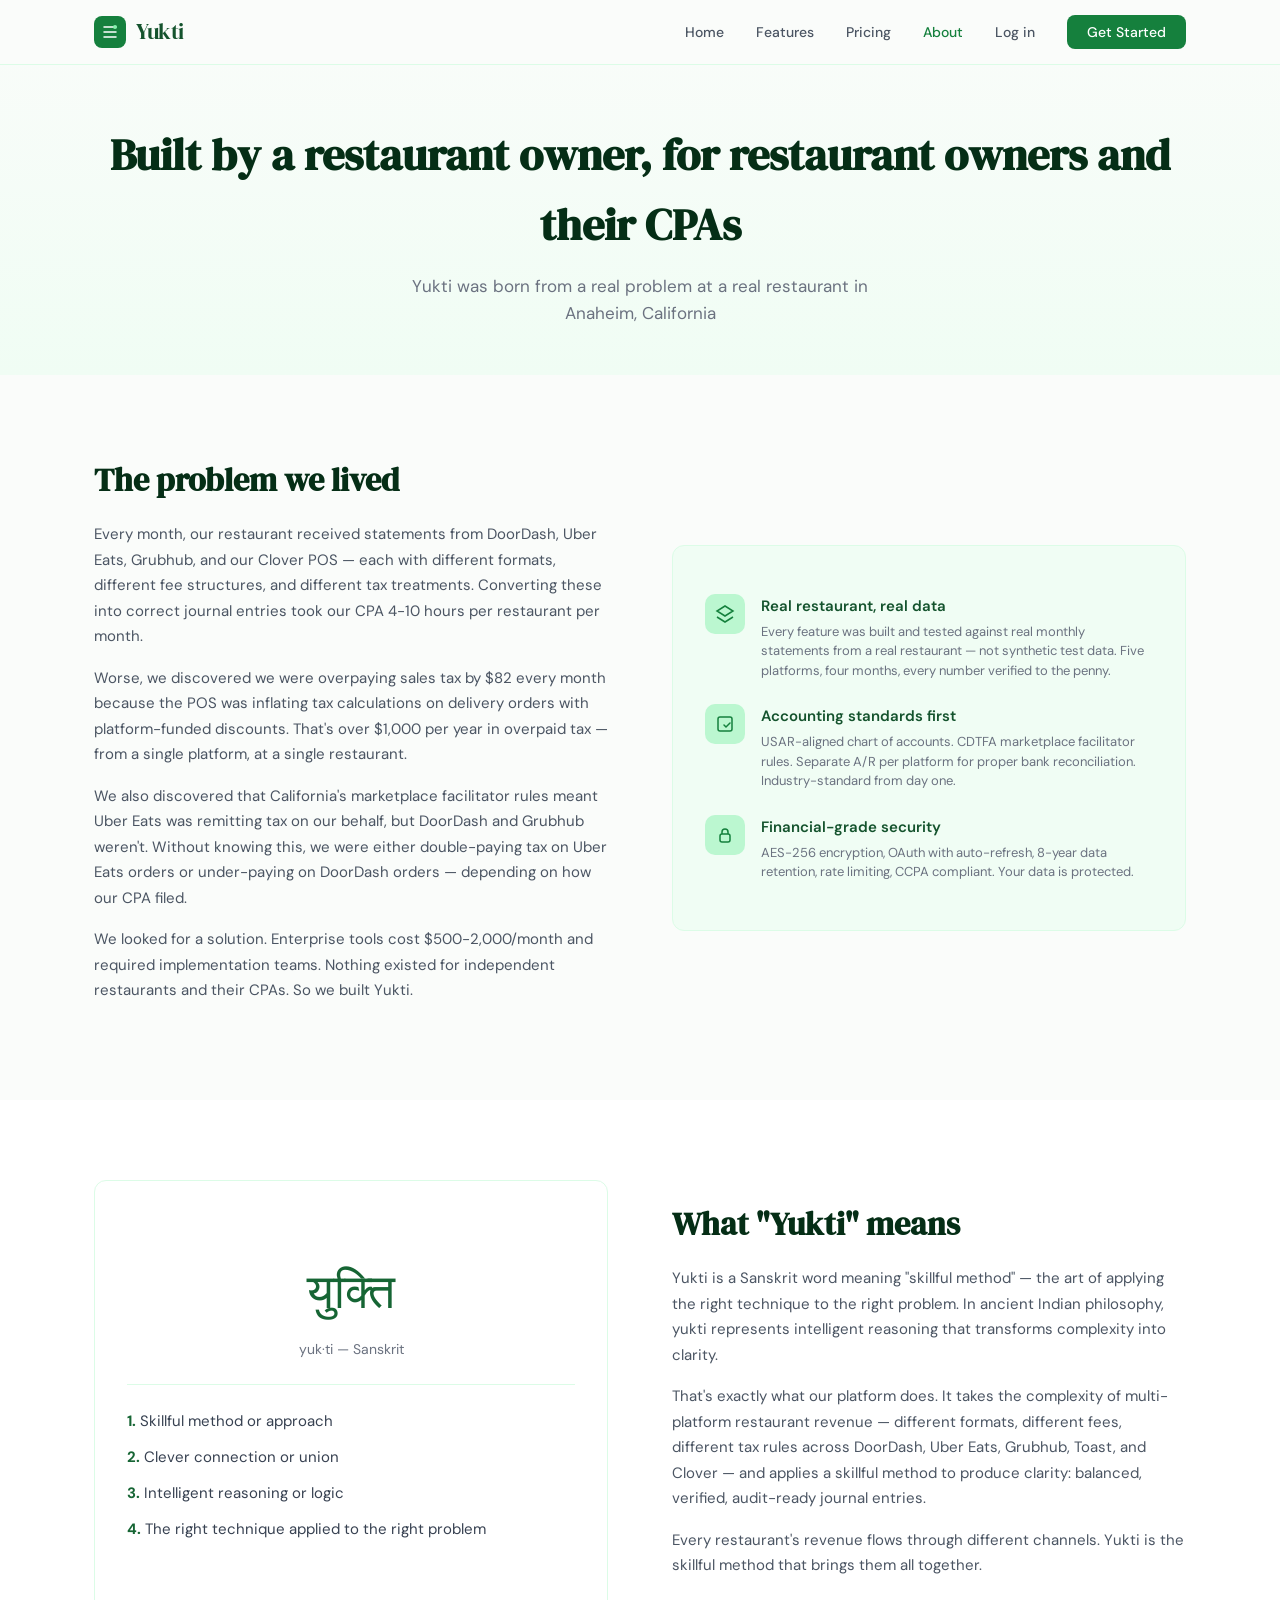
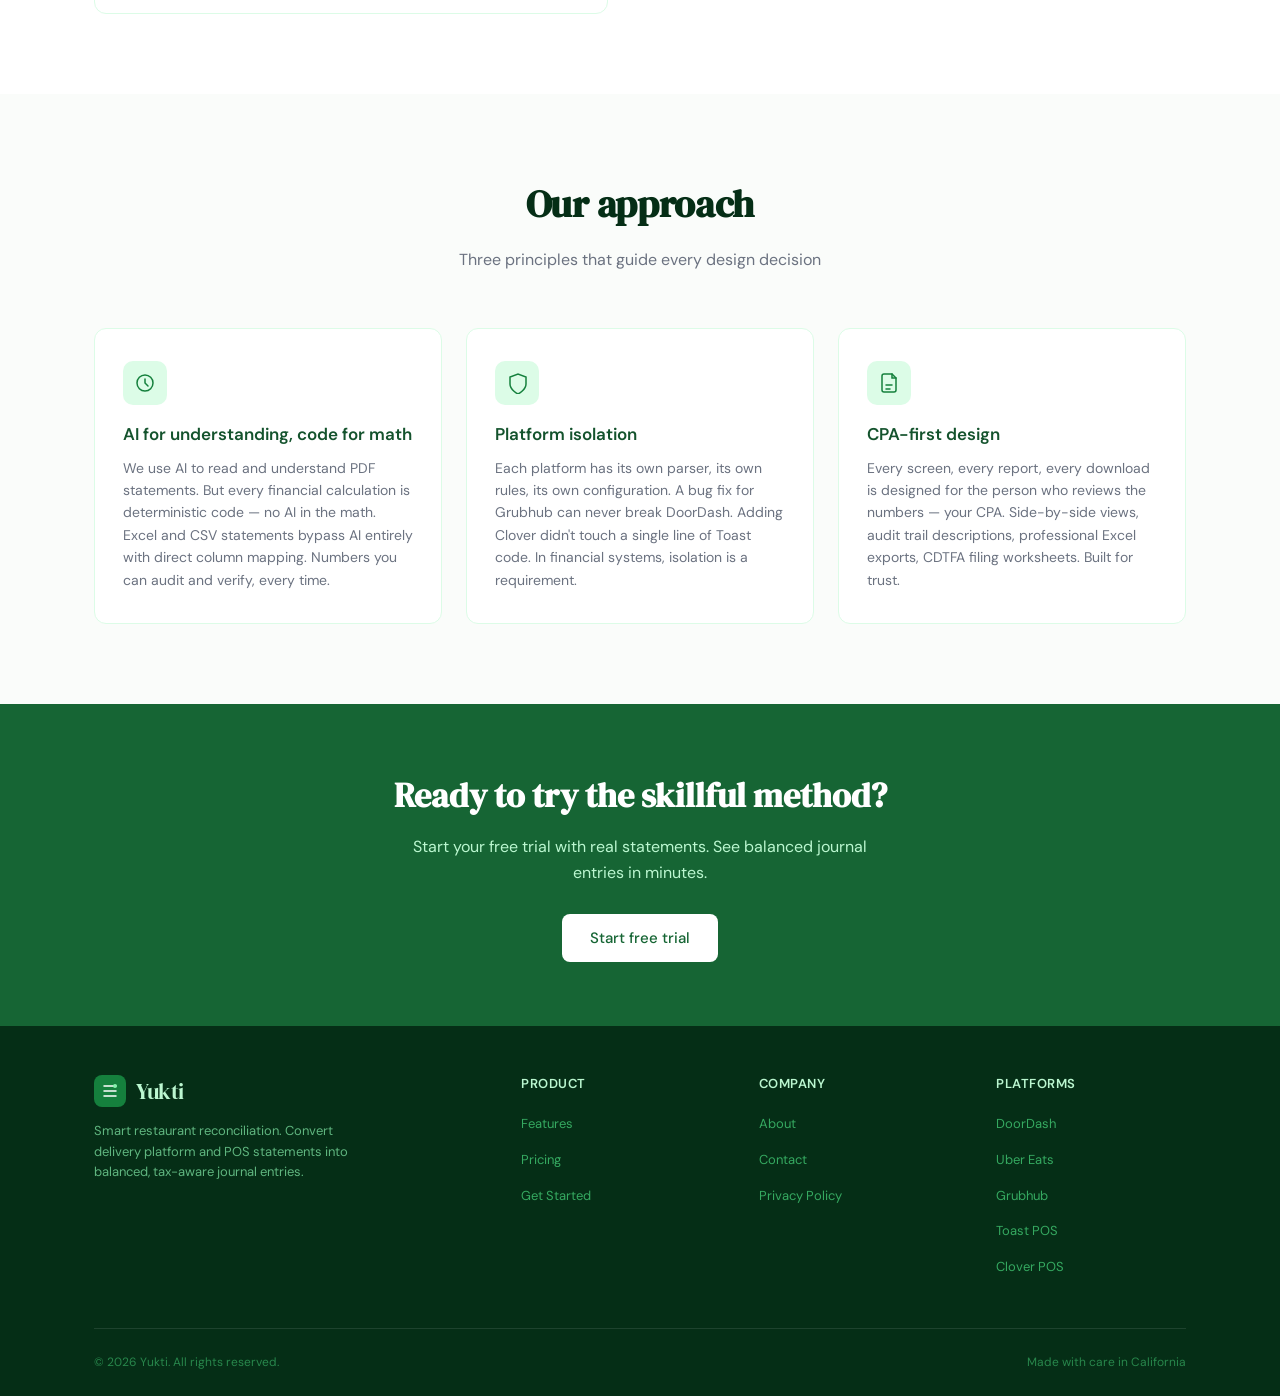
==== about.html @ ae223e8e "Yukti marketing site v2: nav Log in + CTAs wired to app.goyukti.com Six static pages (index, feature" ====
<!DOCTYPE html>
<html lang="en">
<head>
  <meta charset="UTF-8">
  <meta name="viewport" content="width=device-width, initial-scale=1.0">
  <title>About Yukti — Restaurant Revenue Reconciliation, Built by a Restaurant Owner</title>
  <meta name="description" content="Yukti was born from a real restaurant's struggle with multi-platform accounting. Built by a restaurant owner who discovered $82/month in tax overpayments from POS miscalculations on delivery orders.">
  <meta name="robots" content="index, follow">
  <link rel="canonical" href="https://goyukti.com/about.html">
  <meta property="og:type" content="website">
  <meta property="og:title" content="About Yukti — Built by a Restaurant Owner">
  <meta property="og:description" content="Born from a real problem at a real restaurant. Five platforms, one set of balanced books.">
  <meta property="og:url" content="https://goyukti.com/about.html">
  <link rel="preconnect" href="https://fonts.googleapis.com">
  <link rel="preconnect" href="https://fonts.gstatic.com" crossorigin>
  <link href="https://fonts.googleapis.com/css2?family=DM+Sans:wght@400;500;600;700&family=DM+Serif+Display&display=swap" rel="stylesheet">
  <link rel="stylesheet" href="css/styles.css">
  <link rel="icon" href="data:image/svg+xml,<svg xmlns='http://www.w3.org/2000/svg' viewBox='0 0 32 32'><rect width='32' height='32' rx='6' fill='%2315803D'/><text x='16' y='22' text-anchor='middle' font-size='18' font-weight='bold' fill='white'>Y</text></svg>">
</head>
<body>

  <nav class="nav" role="navigation" aria-label="Main navigation">
    <div class="nav-inner">
      <a href="index.html" class="nav-logo" aria-label="Yukti home"><div class="nav-logo-icon"><svg width="18" height="18" viewBox="0 0 18 18" fill="none" aria-hidden="true"><path d="M3 4h12M3 9h12M3 14h12" stroke="#fff" stroke-width="1.5" stroke-linecap="round"/><circle cx="14" cy="4" r="2" fill="#86EFAC"/></svg></div><span class="nav-logo-text">Yukti</span></a>
      <ul class="nav-links"><li><a href="index.html">Home</a></li><li><a href="features.html">Features</a></li><li><a href="pricing.html">Pricing</a></li><li><a href="about.html" class="active">About</a></li><li><a href="https://app.goyukti.com/login">Log in</a></li><li><a href="https://app.goyukti.com/register" class="nav-cta">Get Started</a></li></ul>
      <button class="nav-mobile-toggle" onclick="document.querySelector('.nav-links').classList.toggle('show')" aria-label="Toggle menu"><svg width="24" height="24" viewBox="0 0 24 24" fill="none" stroke="currentColor" stroke-width="2" aria-hidden="true"><line x1="3" y1="6" x2="21" y2="6"/><line x1="3" y1="12" x2="21" y2="12"/><line x1="3" y1="18" x2="21" y2="18"/></svg></button>
    </div>
  </nav>

  <header class="page-header">
    <div class="container">
      <h1>Built by a restaurant owner, for restaurant owners and their CPAs</h1>
      <p>Yukti was born from a real problem at a real restaurant in Anaheim, California</p>
    </div>
  </header>

  <section class="section">
    <div class="container">
      <div class="about-grid">
        <div class="about-content">
          <h2>The problem we lived</h2>
          <p>Every month, our restaurant received statements from DoorDash, Uber Eats, Grubhub, and our Clover POS — each with different formats, different fee structures, and different tax treatments. Converting these into correct journal entries took our CPA 4-10 hours per restaurant per month.</p>
          <p>Worse, we discovered we were overpaying sales tax by $82 every month because the POS was inflating tax calculations on delivery orders with platform-funded discounts. That's over $1,000 per year in overpaid tax — from a single platform, at a single restaurant.</p>
          <p>We also discovered that California's marketplace facilitator rules meant Uber Eats was remitting tax on our behalf, but DoorDash and Grubhub weren't. Without knowing this, we were either double-paying tax on Uber Eats orders or under-paying on DoorDash orders — depending on how our CPA filed.</p>
          <p>We looked for a solution. Enterprise tools cost $500-2,000/month and required implementation teams. Nothing existed for independent restaurants and their CPAs. So we built Yukti.</p>
        </div>
        <div class="about-visual">
          <div class="about-value">
            <div class="about-value-icon"><svg width="20" height="20" viewBox="0 0 20 20" fill="none" aria-hidden="true"><path d="M10 2L2 7l8 5 8-5-8-5z" stroke="#15803D" stroke-width="1.5"/><path d="M2 13l8 5 8-5" stroke="#15803D" stroke-width="1.5"/></svg></div>
            <div>
              <h4>Real restaurant, real data</h4>
              <p>Every feature was built and tested against real monthly statements from a real restaurant — not synthetic test data. Five platforms, four months, every number verified to the penny.</p>
            </div>
          </div>
          <div class="about-value">
            <div class="about-value-icon"><svg width="20" height="20" viewBox="0 0 20 20" fill="none" aria-hidden="true"><path d="M9 11l2 2 4-4" stroke="#15803D" stroke-width="1.5" stroke-linecap="round"/><rect x="3" y="3" width="14" height="14" rx="2" stroke="#15803D" stroke-width="1.5"/></svg></div>
            <div>
              <h4>Accounting standards first</h4>
              <p>USAR-aligned chart of accounts. CDTFA marketplace facilitator rules. Separate A/R per platform for proper bank reconciliation. Industry-standard from day one.</p>
            </div>
          </div>
          <div class="about-value">
            <div class="about-value-icon"><svg width="20" height="20" viewBox="0 0 20 20" fill="none" aria-hidden="true"><rect x="5" y="9" width="10" height="8" rx="2" stroke="#15803D" stroke-width="1.5"/><path d="M7 9V7a3 3 0 016 0v2" stroke="#15803D" stroke-width="1.5"/></svg></div>
            <div>
              <h4>Financial-grade security</h4>
              <p>AES-256 encryption, OAuth with auto-refresh, 8-year data retention, rate limiting, CCPA compliant. Your data is protected.</p>
            </div>
          </div>
        </div>
      </div>
    </div>
  </section>

  <section class="section section-alt">
    <div class="container">
      <div class="about-grid">
        <div class="about-visual" style="background: #fff; border: 1px solid var(--green-100);">
          <div style="text-align: center; padding: 24px 0;">
            <p style="font-family: var(--font-display); font-size: 48px; color: var(--green-800); margin-bottom: 8px;">युक्ति</p>
            <p style="font-size: 14px; color: var(--gray-500); margin-bottom: 24px;">yuk·ti — Sanskrit</p>
            <div style="border-top: 1px solid var(--green-100); padding-top: 24px; text-align: left;">
              <p style="font-size: 15px; color: var(--gray-700); margin-bottom: 12px;"><strong style="color: var(--green-800);">1.</strong> Skillful method or approach</p>
              <p style="font-size: 15px; color: var(--gray-700); margin-bottom: 12px;"><strong style="color: var(--green-800);">2.</strong> Clever connection or union</p>
              <p style="font-size: 15px; color: var(--gray-700); margin-bottom: 12px;"><strong style="color: var(--green-800);">3.</strong> Intelligent reasoning or logic</p>
              <p style="font-size: 15px; color: var(--gray-700);"><strong style="color: var(--green-800);">4.</strong> The right technique applied to the right problem</p>
            </div>
          </div>
        </div>
        <div class="about-content">
          <h2>What "Yukti" means</h2>
          <p>Yukti is a Sanskrit word meaning "skillful method" — the art of applying the right technique to the right problem. In ancient Indian philosophy, yukti represents intelligent reasoning that transforms complexity into clarity.</p>
          <p>That's exactly what our platform does. It takes the complexity of multi-platform restaurant revenue — different formats, different fees, different tax rules across DoorDash, Uber Eats, Grubhub, Toast, and Clover — and applies a skillful method to produce clarity: balanced, verified, audit-ready journal entries.</p>
          <p>Every restaurant's revenue flows through different channels. Yukti is the skillful method that brings them all together.</p>
        </div>
      </div>
    </div>
  </section>

  <section class="section">
    <div class="container">
      <div class="section-header">
        <h2>Our approach</h2>
        <p>Three principles that guide every design decision</p>
      </div>
      <div class="feature-grid">
        <div class="feature-card">
          <div class="feature-icon"><svg width="22" height="22" viewBox="0 0 22 22" fill="none" aria-hidden="true"><circle cx="11" cy="11" r="8" stroke="#15803D" stroke-width="1.5"/><path d="M11 7v4l3 3" stroke="#15803D" stroke-width="1.5" stroke-linecap="round"/></svg></div>
          <h3>AI for understanding, code for math</h3>
          <p>We use AI to read and understand PDF statements. But every financial calculation is deterministic code — no AI in the math. Excel and CSV statements bypass AI entirely with direct column mapping. Numbers you can audit and verify, every time.</p>
        </div>
        <div class="feature-card">
          <div class="feature-icon"><svg width="22" height="22" viewBox="0 0 22 22" fill="none" aria-hidden="true"><path d="M12 22s8-4 8-10V5l-8-3-8 3v7c0 6 8 10 8 10z" stroke="#15803D" stroke-width="1.5"/></svg></div>
          <h3>Platform isolation</h3>
          <p>Each platform has its own parser, its own rules, its own configuration. A bug fix for Grubhub can never break DoorDash. Adding Clover didn't touch a single line of Toast code. In financial systems, isolation is a requirement.</p>
        </div>
        <div class="feature-card">
          <div class="feature-icon"><svg width="22" height="22" viewBox="0 0 22 22" fill="none" aria-hidden="true"><path d="M14 2H6a2 2 0 00-2 2v14a2 2 0 002 2h10a2 2 0 002-2V6l-4-4z" stroke="#15803D" stroke-width="1.5"/><path d="M14 2v4h4M8 13h6M8 17h4" stroke="#15803D" stroke-width="1.5" stroke-linecap="round"/></svg></div>
          <h3>CPA-first design</h3>
          <p>Every screen, every report, every download is designed for the person who reviews the numbers — your CPA. Side-by-side views, audit trail descriptions, professional Excel exports, CDTFA filing worksheets. Built for trust.</p>
        </div>
      </div>
    </div>
  </section>

  <section class="cta-banner">
    <div class="container">
      <h2>Ready to try the skillful method?</h2>
      <p>Start your free trial with real statements. See balanced journal entries in minutes.</p>
      <a href="https://app.goyukti.com/register" class="btn-primary">Start free trial</a>
    </div>
  </section>

  <footer class="footer" role="contentinfo">
    <div class="container">
      <div class="footer-grid">
        <div class="footer-brand"><a href="index.html" class="nav-logo"><div class="nav-logo-icon"><svg width="18" height="18" viewBox="0 0 18 18" fill="none" aria-hidden="true"><path d="M3 4h12M3 9h12M3 14h12" stroke="#fff" stroke-width="1.5" stroke-linecap="round"/><circle cx="14" cy="4" r="2" fill="#86EFAC"/></svg></div><span class="nav-logo-text" style="color: var(--green-200);">Yukti</span></a><p>Smart restaurant reconciliation. Convert delivery platform and POS statements into balanced, tax-aware journal entries.</p></div>
        <div><h4>Product</h4><ul class="footer-links"><li><a href="features.html">Features</a></li><li><a href="pricing.html">Pricing</a></li><li><a href="https://app.goyukti.com/register">Get Started</a></li></ul></div>
        <div><h4>Company</h4><ul class="footer-links"><li><a href="about.html">About</a></li><li><a href="contact.html">Contact</a></li><li><a href="privacy.html">Privacy Policy</a></li></ul></div>
        <div><h4>Platforms</h4><ul class="footer-links"><li><a href="features.html">DoorDash</a></li><li><a href="features.html">Uber Eats</a></li><li><a href="features.html">Grubhub</a></li><li><a href="features.html">Toast POS</a></li><li><a href="features.html">Clover POS</a></li></ul></div>
      </div>
      <div class="footer-bottom"><p>&copy; 2026 Yukti. All rights reserved.</p><p>Made with care in California</p></div>
    </div>
  </footer>

</body>
</html>
---- css/styles.css ----
:root {
  --green-50: #F0FDF4;
  --green-100: #DCFCE7;
  --green-200: #BBF7D0;
  --green-300: #86EFAC;
  --green-400: #4ADE80;
  --green-500: #22C55E;
  --green-600: #16A34A;
  --green-700: #15803D;
  --green-800: #166534;
  --green-900: #14532D;
  --green-950: #052E16;

  --gray-50: #F9FAFB;
  --gray-100: #F3F4F6;
  --gray-200: #E5E7EB;
  --gray-300: #D1D5DB;
  --gray-400: #9CA3AF;
  --gray-500: #6B7280;
  --gray-600: #4B5563;
  --gray-700: #374151;
  --gray-800: #1F2937;
  --gray-900: #111827;

  --font-display: 'DM Serif Display', Georgia, serif;
  --font-body: 'DM Sans', system-ui, sans-serif;
  --font-mono: 'JetBrains Mono', monospace;

  --max-width: 1140px;
  --radius: 12px;
  --radius-sm: 8px;
  --transition: 0.2s ease;
}

* { margin: 0; padding: 0; box-sizing: border-box; }

html { scroll-behavior: smooth; }

body {
  font-family: var(--font-body);
  color: var(--gray-800);
  line-height: 1.6;
  background: #FAFCFA;
  -webkit-font-smoothing: antialiased;
}

a { text-decoration: none; color: inherit; }
img { max-width: 100%; display: block; }

.container {
  max-width: var(--max-width);
  margin: 0 auto;
  padding: 0 24px;
}

/* ===== NAVIGATION ===== */
.nav {
  position: fixed;
  top: 0;
  left: 0;
  right: 0;
  z-index: 100;
  background: rgba(250, 252, 250, 0.92);
  backdrop-filter: blur(12px);
  border-bottom: 1px solid var(--green-100);
}

.nav-inner {
  max-width: var(--max-width);
  margin: 0 auto;
  padding: 0 24px;
  display: flex;
  align-items: center;
  justify-content: space-between;
  height: 64px;
}

.nav-logo {
  display: flex;
  align-items: center;
  gap: 10px;
}

.nav-logo-icon {
  width: 32px;
  height: 32px;
  background: var(--green-700);
  border-radius: 8px;
  display: flex;
  align-items: center;
  justify-content: center;
}

.nav-logo-text {
  font-family: var(--font-display);
  font-size: 22px;
  color: var(--green-900);
  letter-spacing: -0.5px;
}

.nav-links {
  display: flex;
  align-items: center;
  gap: 32px;
  list-style: none;
}

.nav-links a {
  font-size: 14px;
  font-weight: 500;
  color: var(--gray-600);
  transition: color var(--transition);
}

.nav-links a:hover,
.nav-links a.active {
  color: var(--green-700);
}

.nav-cta {
  background: var(--green-700);
  color: #fff !important;
  padding: 8px 20px;
  border-radius: var(--radius-sm);
  font-size: 14px;
  font-weight: 500;
  transition: background var(--transition), transform var(--transition);
}

.nav-cta:hover {
  background: var(--green-800);
  transform: translateY(-1px);
}

.nav-mobile-toggle {
  display: none;
  background: none;
  border: none;
  cursor: pointer;
  padding: 4px;
}

/* ===== BUTTONS ===== */
.btn-primary {
  display: inline-flex;
  align-items: center;
  gap: 8px;
  background: var(--green-700);
  color: #fff;
  padding: 12px 28px;
  border-radius: var(--radius-sm);
  font-size: 15px;
  font-weight: 500;
  font-family: var(--font-body);
  border: none;
  cursor: pointer;
  transition: background var(--transition), transform var(--transition);
}

.btn-primary:hover {
  background: var(--green-800);
  transform: translateY(-1px);
}

.btn-secondary {
  display: inline-flex;
  align-items: center;
  gap: 8px;
  background: transparent;
  color: var(--green-700);
  padding: 12px 28px;
  border-radius: var(--radius-sm);
  font-size: 15px;
  font-weight: 500;
  font-family: var(--font-body);
  border: 1.5px solid var(--green-300);
  cursor: pointer;
  transition: all var(--transition);
}

.btn-secondary:hover {
  background: var(--green-50);
  border-color: var(--green-400);
}

/* ===== HERO ===== */
.hero {
  padding: 140px 0 80px;
  text-align: center;
  background: linear-gradient(180deg, #FAFCFA 0%, var(--green-50) 100%);
}

.hero-badge {
  display: inline-block;
  background: var(--green-100);
  color: var(--green-800);
  font-size: 13px;
  font-weight: 600;
  padding: 6px 16px;
  border-radius: 100px;
  margin-bottom: 24px;
  letter-spacing: 0.3px;
}

.hero h1 {
  font-family: var(--font-display);
  font-size: clamp(36px, 5vw, 52px);
  line-height: 1.15;
  color: var(--green-950);
  max-width: 720px;
  margin: 0 auto 20px;
  letter-spacing: -0.5px;
}

.hero p {
  font-size: 18px;
  color: var(--gray-500);
  max-width: 560px;
  margin: 0 auto 36px;
  line-height: 1.7;
}

.hero-buttons {
  display: flex;
  gap: 12px;
  justify-content: center;
  flex-wrap: wrap;
}

/* ===== STATS BAR ===== */
.stats-bar {
  background: var(--green-800);
  padding: 40px 0;
}

.stats-grid {
  display: grid;
  grid-template-columns: repeat(3, 1fr);
  gap: 24px;
  text-align: center;
}

.stat-item h3 {
  font-family: var(--font-display);
  font-size: 28px;
  color: var(--green-300);
  margin-bottom: 4px;
}

.stat-item p {
  font-size: 13px;
  color: var(--green-200);
  opacity: 0.8;
}

/* ===== SECTIONS ===== */
.section {
  padding: 80px 0;
}

.section-alt {
  background: #fff;
}

.section-header {
  text-align: center;
  margin-bottom: 56px;
}

.section-header h2 {
  font-family: var(--font-display);
  font-size: clamp(28px, 3.5vw, 38px);
  color: var(--green-950);
  margin-bottom: 12px;
  letter-spacing: -0.3px;
}

.section-header p {
  font-size: 16px;
  color: var(--gray-500);
  max-width: 520px;
  margin: 0 auto;
}

/* ===== FLOW STEPS ===== */
.flow-steps {
  display: flex;
  align-items: flex-start;
  justify-content: center;
  gap: 12px;
  flex-wrap: wrap;
  margin-top: 48px;
}

.flow-step {
  background: #fff;
  border: 1px solid var(--green-100);
  border-radius: var(--radius);
  padding: 28px 24px;
  text-align: center;
  width: 200px;
  transition: transform var(--transition), box-shadow var(--transition);
}

.flow-step:hover {
  transform: translateY(-4px);
  box-shadow: 0 8px 24px rgba(22, 163, 74, 0.08);
}

.flow-step-number {
  width: 36px;
  height: 36px;
  background: var(--green-100);
  color: var(--green-800);
  border-radius: 50%;
  display: flex;
  align-items: center;
  justify-content: center;
  font-size: 14px;
  font-weight: 700;
  margin: 0 auto 12px;
}

.flow-step h4 {
  font-size: 15px;
  font-weight: 600;
  color: var(--green-900);
  margin-bottom: 6px;
}

.flow-step p {
  font-size: 13px;
  color: var(--gray-500);
  line-height: 1.5;
}

.flow-arrow {
  color: var(--green-300);
  font-size: 24px;
  margin-top: 40px;
}

/* ===== FEATURE CARDS ===== */
.feature-grid {
  display: grid;
  grid-template-columns: repeat(auto-fit, minmax(300px, 1fr));
  gap: 24px;
}

.feature-card {
  background: #fff;
  border: 1px solid var(--green-100);
  border-radius: var(--radius);
  padding: 32px 28px;
  transition: transform var(--transition), box-shadow var(--transition);
}

.feature-card:hover {
  transform: translateY(-4px);
  box-shadow: 0 8px 24px rgba(22, 163, 74, 0.08);
}

.feature-icon {
  width: 44px;
  height: 44px;
  background: var(--green-100);
  border-radius: 10px;
  display: flex;
  align-items: center;
  justify-content: center;
  margin-bottom: 16px;
}

.feature-card h3 {
  font-size: 17px;
  font-weight: 600;
  color: var(--green-900);
  margin-bottom: 8px;
}

.feature-card p {
  font-size: 14px;
  color: var(--gray-500);
  line-height: 1.6;
}

/* ===== PLATFORM LOGOS ===== */
.platforms {
  display: flex;
  align-items: center;
  justify-content: center;
  gap: 40px;
  flex-wrap: wrap;
  padding: 24px 0;
}

.platform-item {
  display: flex;
  align-items: center;
  gap: 10px;
  font-size: 16px;
  font-weight: 600;
  color: var(--gray-600);
}

.platform-dot {
  width: 10px;
  height: 10px;
  border-radius: 50%;
}

/* ===== PRICING ===== */
.pricing-tabs {
  display: flex;
  justify-content: center;
  gap: 4px;
  margin-bottom: 48px;
  background: var(--green-100);
  border-radius: var(--radius-sm);
  padding: 4px;
  width: fit-content;
  margin-left: auto;
  margin-right: auto;
}

.pricing-tab {
  padding: 10px 24px;
  border-radius: 6px;
  font-size: 14px;
  font-weight: 500;
  color: var(--gray-600);
  cursor: pointer;
  border: none;
  background: transparent;
  font-family: var(--font-body);
  transition: all var(--transition);
}

.pricing-tab.active {
  background: #fff;
  color: var(--green-800);
  box-shadow: 0 1px 3px rgba(0,0,0,0.08);
}

.pricing-grid {
  display: grid;
  grid-template-columns: repeat(auto-fit, minmax(280px, 1fr));
  gap: 24px;
  max-width: 900px;
  margin: 0 auto;
}

.pricing-card {
  background: #fff;
  border: 1.5px solid var(--green-100);
  border-radius: var(--radius);
  padding: 36px 32px;
  position: relative;
  transition: transform var(--transition), box-shadow var(--transition);
}

.pricing-card:hover {
  transform: translateY(-4px);
  box-shadow: 0 12px 32px rgba(22, 163, 74, 0.1);
}

.pricing-card.featured {
  border-color: var(--green-500);
  box-shadow: 0 4px 16px rgba(22, 163, 74, 0.1);
}

.pricing-badge {
  position: absolute;
  top: -12px;
  left: 50%;
  transform: translateX(-50%);
  background: var(--green-700);
  color: #fff;
  font-size: 12px;
  font-weight: 600;
  padding: 4px 16px;
  border-radius: 100px;
  white-space: nowrap;
}

.pricing-card h3 {
  font-size: 18px;
  font-weight: 600;
  color: var(--green-900);
  margin-bottom: 4px;
}

.pricing-card .price {
  font-family: var(--font-display);
  font-size: 42px;
  color: var(--green-950);
  margin: 16px 0 4px;
}

.pricing-card .price span {
  font-family: var(--font-body);
  font-size: 15px;
  color: var(--gray-400);
  font-weight: 400;
}

.pricing-card .price-note {
  font-size: 13px;
  color: var(--gray-400);
  margin-bottom: 24px;
}

.pricing-features {
  list-style: none;
  margin: 24px 0;
}

.pricing-features li {
  font-size: 14px;
  color: var(--gray-600);
  padding: 8px 0;
  display: flex;
  align-items: flex-start;
  gap: 10px;
}

.pricing-features li::before {
  content: '';
  width: 18px;
  height: 18px;
  min-width: 18px;
  background: var(--green-100);
  border-radius: 50%;
  display: flex;
  align-items: center;
  justify-content: center;
  margin-top: 2px;
  background-image: url("data:image/svg+xml,%3Csvg xmlns='http://www.w3.org/2000/svg' viewBox='0 0 16 16' fill='%2316A34A'%3E%3Cpath d='M12.207 4.793a1 1 0 010 1.414l-5 5a1 1 0 01-1.414 0l-2.5-2.5a1 1 0 011.414-1.414L6.5 9.086l4.293-4.293a1 1 0 011.414 0z'/%3E%3C/svg%3E");
  background-repeat: no-repeat;
  background-position: center;
  background-size: 12px;
}

.pricing-card .btn-primary,
.pricing-card .btn-secondary {
  width: 100%;
  justify-content: center;
  margin-top: 8px;
}

/* ===== ABOUT ===== */
.about-grid {
  display: grid;
  grid-template-columns: 1fr 1fr;
  gap: 64px;
  align-items: center;
}

.about-content h2 {
  font-family: var(--font-display);
  font-size: 32px;
  color: var(--green-950);
  margin-bottom: 16px;
}

.about-content p {
  font-size: 15px;
  color: var(--gray-600);
  line-height: 1.7;
  margin-bottom: 16px;
}

.about-visual {
  background: var(--green-50);
  border: 1px solid var(--green-100);
  border-radius: var(--radius);
  padding: 48px 32px;
}

.about-value {
  display: flex;
  align-items: flex-start;
  gap: 16px;
  margin-bottom: 24px;
}

.about-value:last-child { margin-bottom: 0; }

.about-value-icon {
  width: 40px;
  height: 40px;
  min-width: 40px;
  background: var(--green-200);
  border-radius: 10px;
  display: flex;
  align-items: center;
  justify-content: center;
}

.about-value h4 {
  font-size: 15px;
  font-weight: 600;
  color: var(--green-900);
  margin-bottom: 4px;
}

.about-value p {
  font-size: 13px;
  color: var(--gray-500);
  line-height: 1.5;
}

/* ===== CONTACT ===== */
.contact-grid {
  display: grid;
  grid-template-columns: 1fr 1fr;
  gap: 64px;
}

.contact-form {
  background: #fff;
  border: 1px solid var(--green-100);
  border-radius: var(--radius);
  padding: 40px 36px;
}

.form-group {
  margin-bottom: 20px;
}

.form-group label {
  display: block;
  font-size: 13px;
  font-weight: 600;
  color: var(--gray-700);
  margin-bottom: 6px;
}

.form-group input,
.form-group select,
.form-group textarea {
  width: 100%;
  padding: 10px 14px;
  border: 1.5px solid var(--gray-200);
  border-radius: var(--radius-sm);
  font-size: 14px;
  font-family: var(--font-body);
  color: var(--gray-800);
  background: var(--gray-50);
  transition: border-color var(--transition);
}

.form-group input:focus,
.form-group select:focus,
.form-group textarea:focus {
  outline: none;
  border-color: var(--green-400);
  background: #fff;
}

.form-group textarea { resize: vertical; min-height: 120px; }

.contact-info h2 {
  font-family: var(--font-display);
  font-size: 32px;
  color: var(--green-950);
  margin-bottom: 16px;
}

.contact-info p {
  font-size: 15px;
  color: var(--gray-500);
  line-height: 1.7;
  margin-bottom: 32px;
}

.contact-detail {
  display: flex;
  align-items: flex-start;
  gap: 16px;
  margin-bottom: 24px;
}

.contact-detail-icon {
  width: 40px;
  height: 40px;
  min-width: 40px;
  background: var(--green-100);
  border-radius: 10px;
  display: flex;
  align-items: center;
  justify-content: center;
}

.contact-detail h4 {
  font-size: 14px;
  font-weight: 600;
  color: var(--green-900);
  margin-bottom: 2px;
}

.contact-detail p {
  font-size: 13px;
  color: var(--gray-500);
  margin: 0;
}

/* ===== CTA BANNER ===== */
.cta-banner {
  background: var(--green-800);
  padding: 64px 0;
  text-align: center;
}

.cta-banner h2 {
  font-family: var(--font-display);
  font-size: clamp(24px, 3vw, 34px);
  color: #fff;
  margin-bottom: 12px;
}

.cta-banner p {
  font-size: 16px;
  color: var(--green-200);
  margin-bottom: 28px;
  max-width: 480px;
  margin-left: auto;
  margin-right: auto;
}

.cta-banner .btn-primary {
  background: #fff;
  color: var(--green-800);
}

.cta-banner .btn-primary:hover {
  background: var(--green-50);
}

/* ===== FOOTER ===== */
.footer {
  background: var(--green-950);
  padding: 48px 0 24px;
}

.footer-grid {
  display: grid;
  grid-template-columns: 2fr 1fr 1fr 1fr;
  gap: 48px;
  margin-bottom: 40px;
}

.footer-brand p {
  font-size: 13px;
  color: var(--green-300);
  opacity: 0.7;
  margin-top: 12px;
  line-height: 1.6;
  max-width: 280px;
}

.footer h4 {
  font-size: 13px;
  font-weight: 600;
  color: var(--green-200);
  margin-bottom: 16px;
  text-transform: uppercase;
  letter-spacing: 0.5px;
}

.footer-links {
  list-style: none;
}

.footer-links li { margin-bottom: 10px; }

.footer-links a {
  font-size: 13px;
  color: var(--green-400);
  opacity: 0.7;
  transition: opacity var(--transition);
}

.footer-links a:hover { opacity: 1; }

.footer-bottom {
  border-top: 1px solid rgba(255,255,255,0.1);
  padding-top: 24px;
  display: flex;
  justify-content: space-between;
  align-items: center;
}

.footer-bottom p {
  font-size: 12px;
  color: var(--green-400);
  opacity: 0.5;
}

/* ===== PAGE HEADERS ===== */
.page-header {
  padding: 120px 0 48px;
  text-align: center;
  background: linear-gradient(180deg, #FAFCFA 0%, var(--green-50) 100%);
}

.page-header h1 {
  font-family: var(--font-display);
  font-size: clamp(32px, 4vw, 44px);
  color: var(--green-950);
  margin-bottom: 12px;
}

.page-header p {
  font-size: 17px;
  color: var(--gray-500);
  max-width: 520px;
  margin: 0 auto;
}

/* ===== RESPONSIVE ===== */
@media (max-width: 768px) {
  .nav-links { display: none; }
  .nav-mobile-toggle { display: block; }

  .stats-grid { grid-template-columns: 1fr; gap: 16px; }

  .flow-steps { flex-direction: column; align-items: center; }
  .flow-arrow { transform: rotate(90deg); margin: 0; }

  .about-grid,
  .contact-grid {
    grid-template-columns: 1fr;
    gap: 32px;
  }

  .footer-grid {
    grid-template-columns: 1fr 1fr;
    gap: 32px;
  }

  .pricing-grid {
    grid-template-columns: 1fr;
  }

  .footer-bottom {
    flex-direction: column;
    gap: 8px;
    text-align: center;
  }

  .hero { padding: 110px 0 60px; }
  .section { padding: 56px 0; }
}
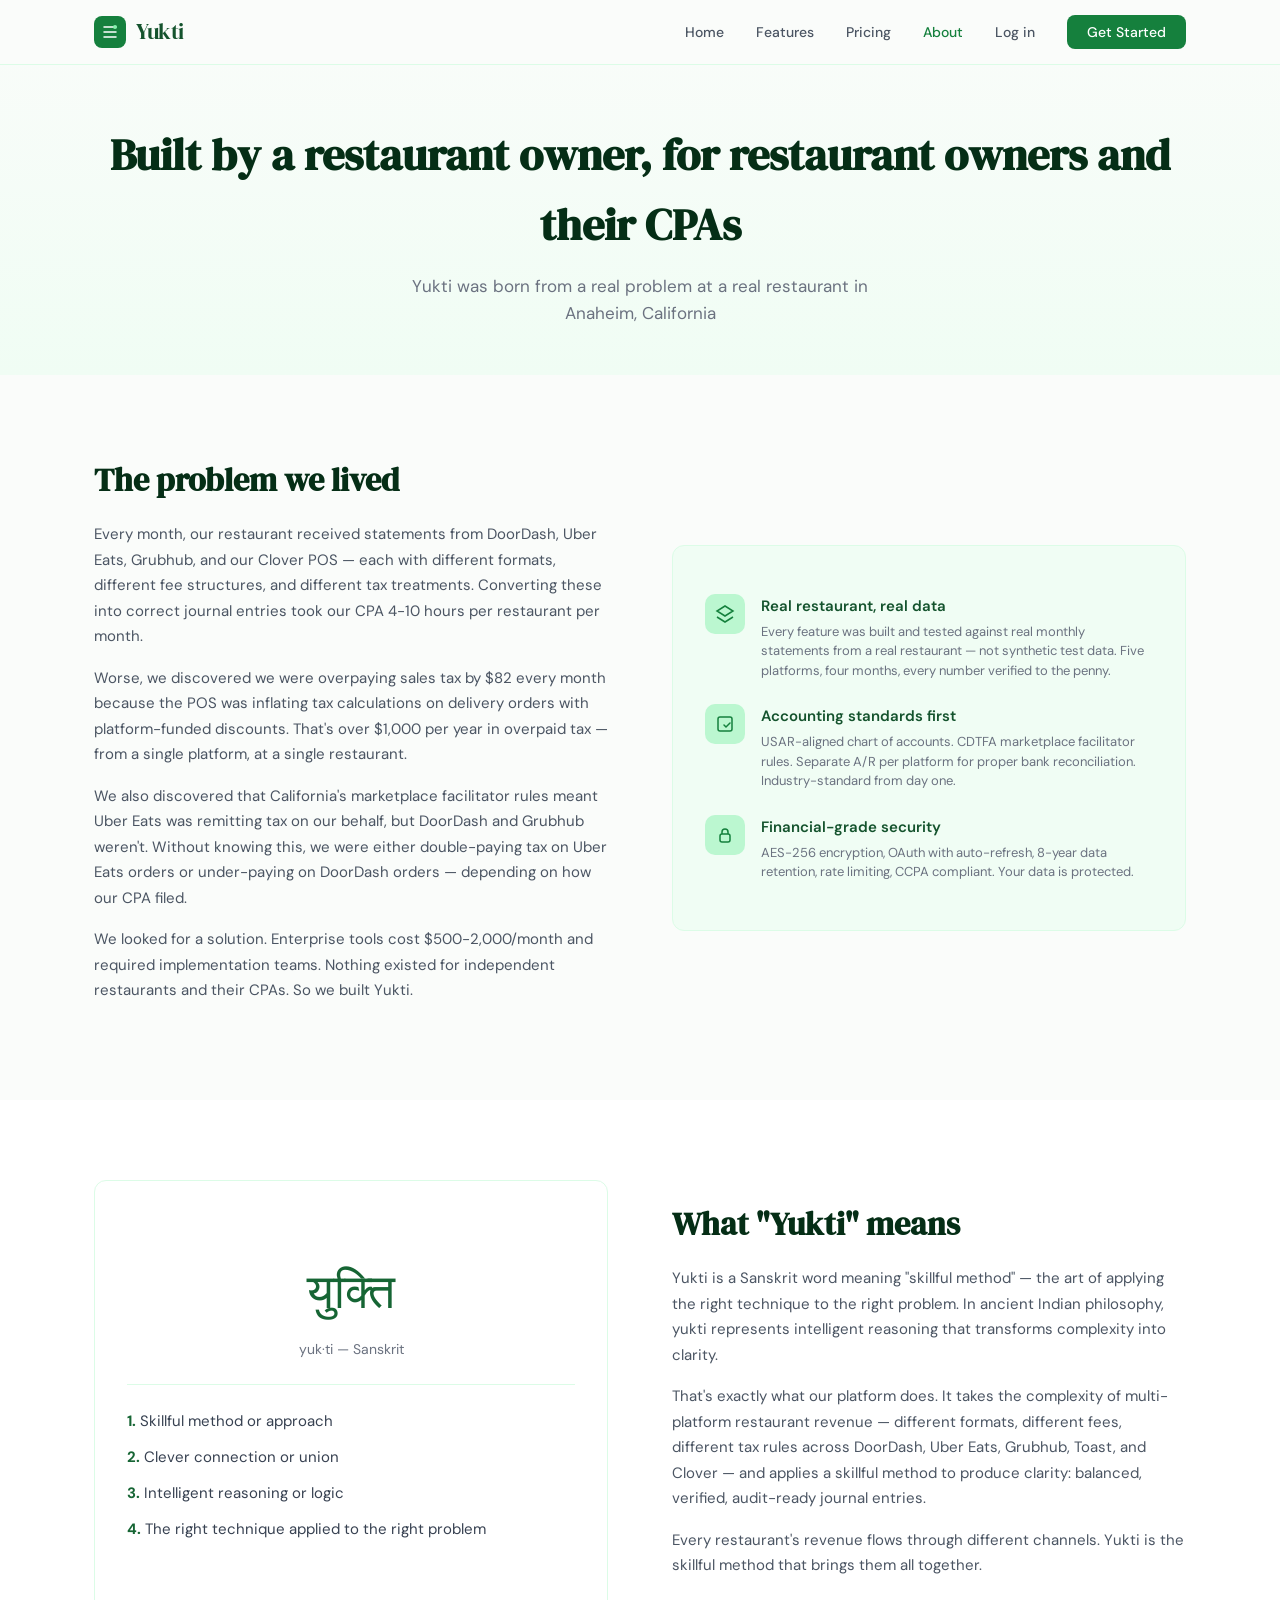
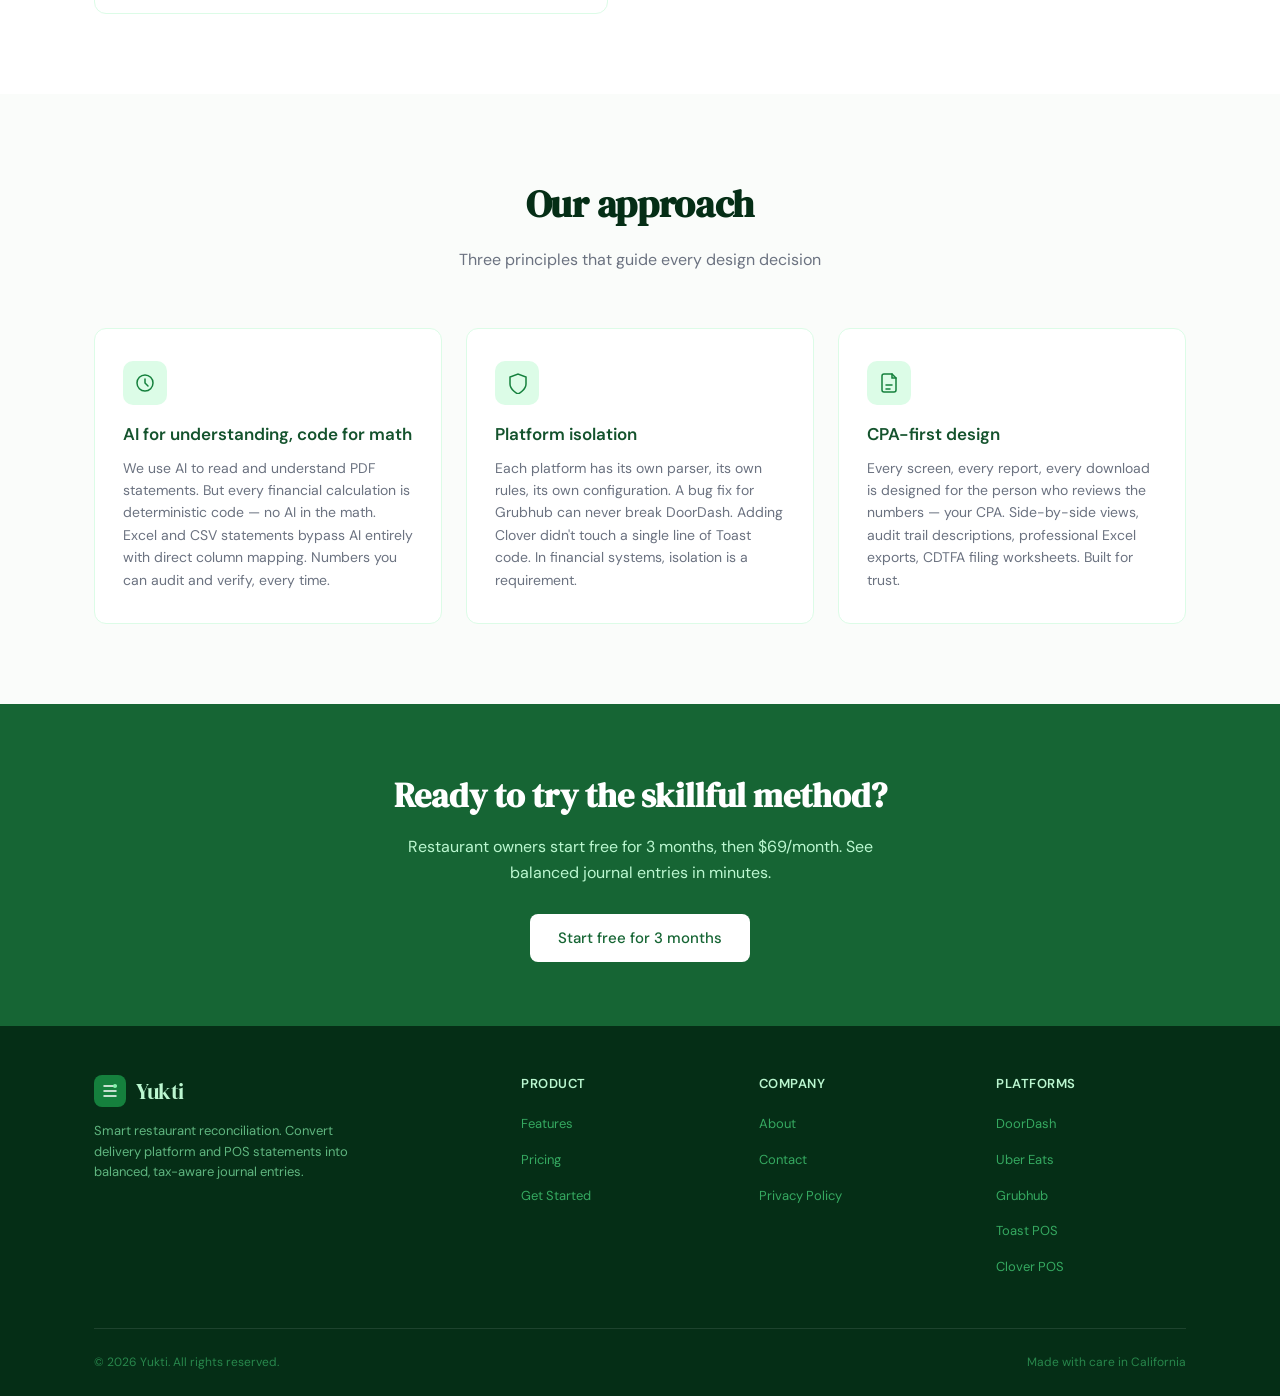
==== commit 374dd5ad: "Update restaurant owner pricing to 3 months free, then $69/month. Refresh the pricing card, FAQ copy" ====
--- a/about.html
+++ b/about.html
@@ -4,13 +4,16 @@
   <meta charset="UTF-8">
   <meta name="viewport" content="width=device-width, initial-scale=1.0">
   <title>About Yukti — Restaurant Revenue Reconciliation, Built by a Restaurant Owner</title>
-  <meta name="description" content="Yukti was born from a real restaurant's struggle with multi-platform accounting. Built by a restaurant owner who discovered $82/month in tax overpayments from POS miscalculations on delivery orders.">
+  <meta name="description" content="Yukti was born from a real restaurant's struggle with multi-platform revenue reconciliation. Built by a restaurant owner who discovered $82/month in tax overpayments from POS miscalculations on delivery orders.">
   <meta name="robots" content="index, follow">
-  <link rel="canonical" href="https://goyukti.com/about.html">
+  <link rel="canonical" href="https://www.goyukti.com/about.html">
   <meta property="og:type" content="website">
   <meta property="og:title" content="About Yukti — Built by a Restaurant Owner">
-  <meta property="og:description" content="Born from a real problem at a real restaurant. Five platforms, one set of balanced books.">
-  <meta property="og:url" content="https://goyukti.com/about.html">
+  <meta property="og:description" content="Born from a real problem at a real restaurant. Five platforms, every statement reconciled.">
+  <meta property="og:url" content="https://www.goyukti.com/about.html">
+  <meta property="og:image" content="https://www.goyukti.com/og-image.png">
+  <meta property="og:image:width" content="1200">
+  <meta property="og:image:height" content="630">
   <link rel="preconnect" href="https://fonts.googleapis.com">
   <link rel="preconnect" href="https://fonts.gstatic.com" crossorigin>
   <link href="https://fonts.googleapis.com/css2?family=DM+Sans:wght@400;500;600;700&family=DM+Serif+Display&display=swap" rel="stylesheet">
@@ -125,8 +128,8 @@
   <section class="cta-banner">
     <div class="container">
       <h2>Ready to try the skillful method?</h2>
-      <p>Start your free trial with real statements. See balanced journal entries in minutes.</p>
-      <a href="https://app.goyukti.com/register" class="btn-primary">Start free trial</a>
+      <p>Restaurant owners start free for 3 months, then $69/month. See balanced journal entries in minutes.</p>
+      <a href="https://app.goyukti.com/register" class="btn-primary">Start free for 3 months</a>
     </div>
   </section>
 
--- a/css/styles.css
+++ b/css/styles.css
@@ -510,6 +510,16 @@
   margin-bottom: 24px;
 }
 
+.pricing-card .price-then {
+  font-size: 15px;
+  color: var(--gray-600);
+}
+
+.pricing-card .price-then strong {
+  color: var(--green-950);
+  font-weight: 600;
+}
+
 .pricing-features {
   list-style: none;
   margin: 24px 0;
